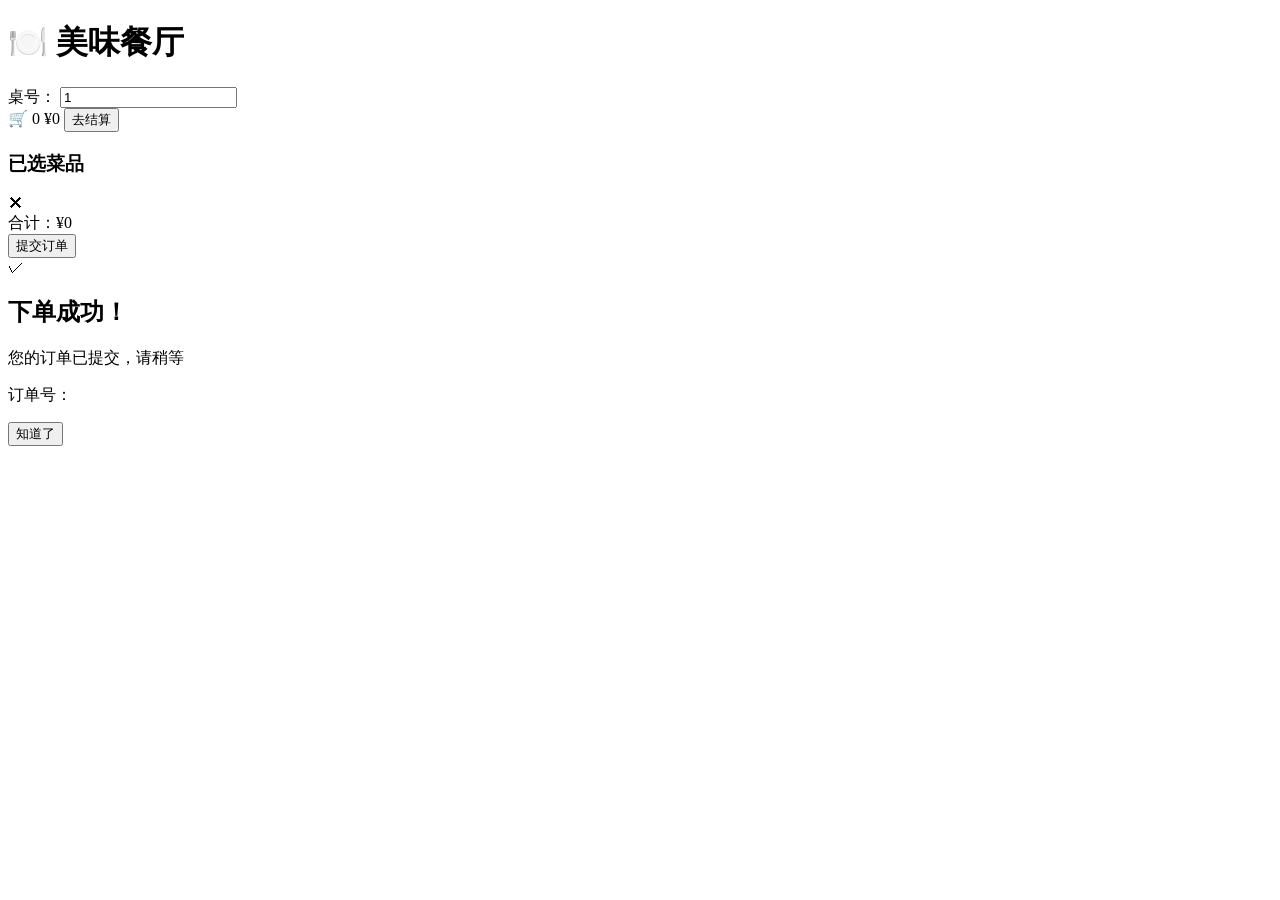
==== index.html @ 110cb7ab "Add files via upload" ====
<!DOCTYPE html>
<html lang="zh-CN">
<head>
    <meta charset="UTF-8">
    <meta name="viewport" content="width=device-width, initial-scale=1.0">
    <title>美味餐厅 - 扫码点单</title>
    <link rel="stylesheet" href="css/style.css">
</head>
<body>
    <div class="container">
        <!-- 顶部 -->
        <header class="header">
            <h1>🍽️ 美味餐厅</h1>
            <div class="table-info">
                <span>桌号：</span>
                <input type="text" id="tableNumber" placeholder="请输入桌号" value="1">
            </div>
        </header>

        <!-- 分类标签 -->
        <div class="category-tabs" id="categoryTabs"></div>

        <!-- 菜单列表 -->
        <div class="menu-list" id="menuList"></div>

        <!-- 购物车浮窗 -->
        <div class="cart-bar" id="cartBar" onclick="toggleCart()">
            <span class="cart-icon">🛒</span>
            <span class="cart-count" id="cartCount">0</span>
            <span class="cart-total">¥<span id="cartTotal">0</span></span>
            <button class="submit-btn" onclick="submitOrder(event)">去结算</button>
        </div>

        <!-- 购物车弹窗 -->
        <div class="cart-modal" id="cartModal">
            <div class="cart-content">
                <div class="cart-header">
                    <h3>已选菜品</h3>
                    <span class="close-btn" onclick="toggleCart()">✕</span>
                </div>
                <div class="cart-items" id="cartItems"></div>
                <div class="cart-footer">
                    <div class="total">合计：<span>¥<span id="modalTotal">0</span></span></div>
                    <button class="submit-order-btn" onclick="submitOrder(event)">提交订单</button>
                </div>
            </div>
        </div>

        <!-- 提交成功弹窗 -->
        <div class="success-modal" id="successModal">
            <div class="success-content">
                <div class="success-icon">✓</div>
                <h2>下单成功！</h2>
                <p>您的订单已提交，请稍等</p>
                <p class="order-id">订单号：<span id="orderId"></span></p>
                <button onclick="closeSuccess()">知道了</button>
            </div>
        </div>
    </div>

    <script src="js/data.js"></script>
    <script src="js/customer.js"></script>
</body>
</html>
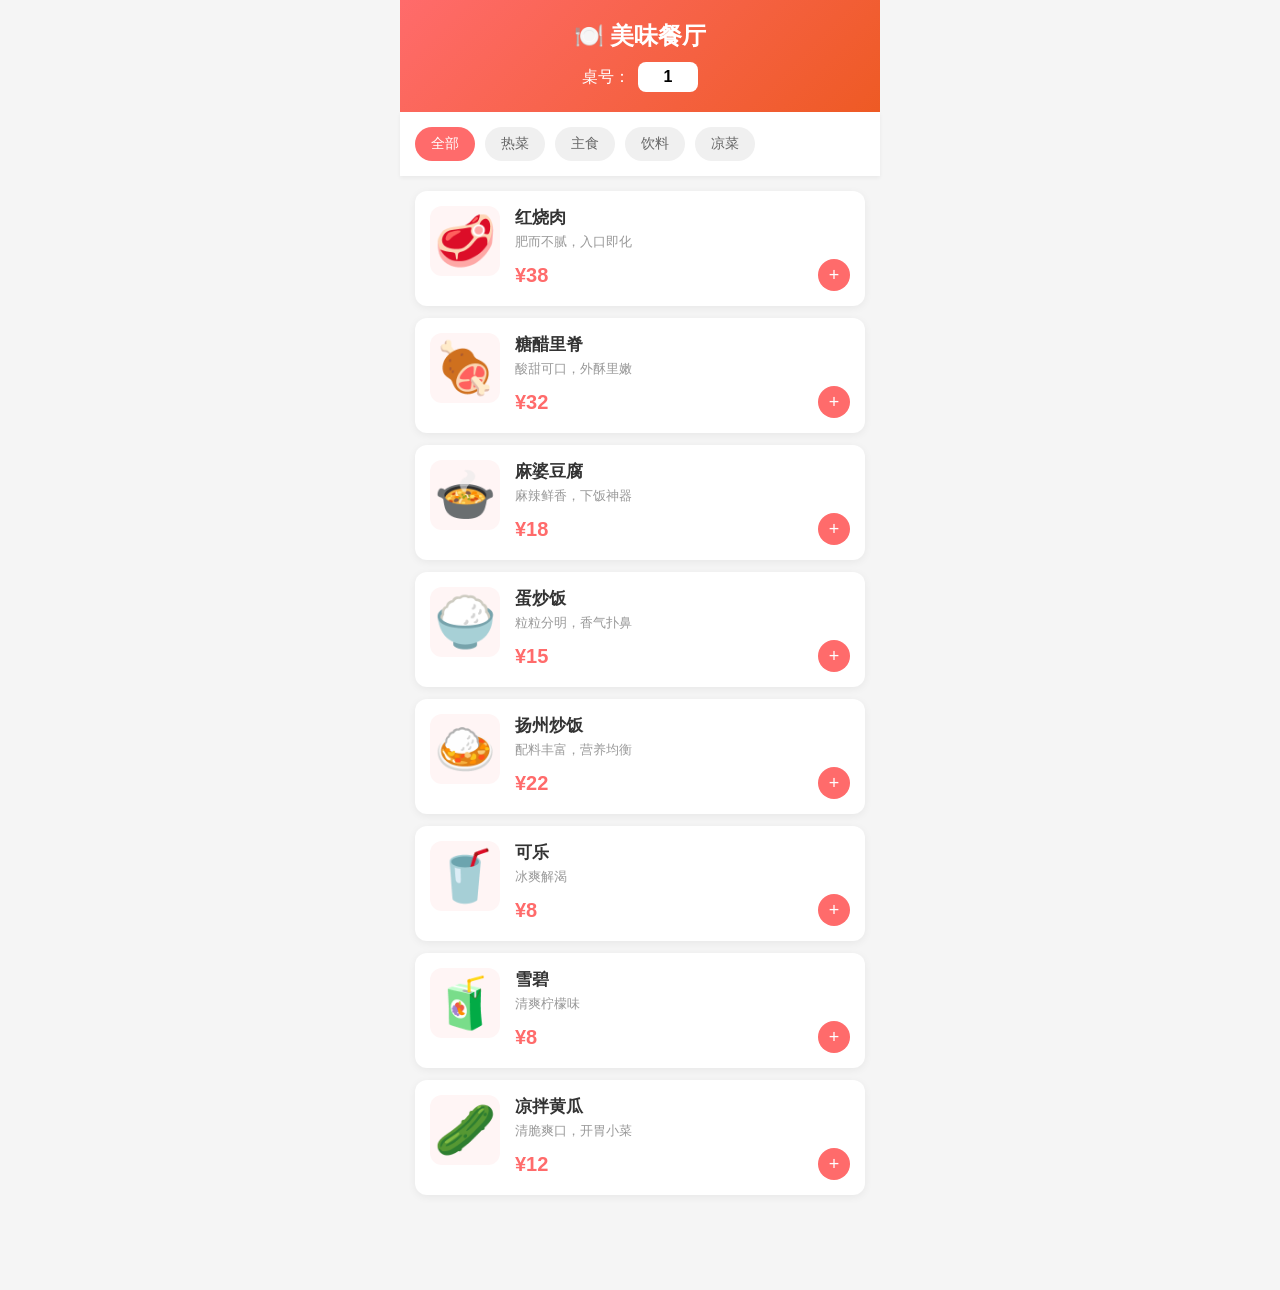
==== commit d612c65f: "Enhance index.html with CSS styles Added CSS styles for layout and design improvements." ====
--- a/index.html
+++ b/index.html
@@ -4,11 +4,63 @@
     <meta charset="UTF-8">
     <meta name="viewport" content="width=device-width, initial-scale=1.0">
     <title>美味餐厅 - 扫码点单</title>
-    <link rel="stylesheet" href="css/style.css">
+    <style>
+        * { margin: 0; padding: 0; box-sizing: border-box; }
+        body { font-family: -apple-system, BlinkMacSystemFont, 'Segoe UI', 'PingFang SC', sans-serif; background: #f5f5f5; color: #333; }
+        .container { max-width: 480px; margin: 0 auto; padding-bottom: 80px; }
+        
+        .header { background: linear-gradient(135deg, #ff6b6b, #ee5a24); color: white; padding: 20px; text-align: center; position: sticky; top: 0; z-index: 10; }
+        .header h1 { font-size: 24px; margin-bottom: 10px; }
+        .table-info { display: flex; align-items: center; justify-content: center; gap: 8px; font-size: 16px; }
+        .table-info input { width: 60px; padding: 6px 10px; border: none; border-radius: 8px; text-align: center; font-size: 16px; font-weight: bold; }
+        
+        .category-tabs { display: flex; gap: 10px; padding: 15px; overflow-x: auto; background: white; position: sticky; top: 90px; z-index: 9; box-shadow: 0 2px 4px rgba(0,0,0,0.05); }
+        .tab { padding: 8px 16px; border: none; border-radius: 20px; background: #f0f0f0; color: #666; font-size: 14px; cursor: pointer; white-space: nowrap; }
+        .tab.active { background: #ff6b6b; color: white; }
+        
+        .menu-list { padding: 15px; display: flex; flex-direction: column; gap: 12px; }
+        .menu-item { background: white; border-radius: 12px; padding: 15px; display: flex; gap: 15px; box-shadow: 0 2px 8px rgba(0,0,0,0.06); }
+        .item-image { font-size: 50px; width: 70px; height: 70px; display: flex; align-items: center; justify-content: center; background: #fff5f5; border-radius: 12px; }
+        .item-info { flex: 1; display: flex; flex-direction: column; justify-content: space-between; }
+        .item-info h3 { font-size: 17px; margin-bottom: 4px; }
+        .desc { font-size: 13px; color: #999; margin-bottom: 8px; }
+        .item-bottom { display: flex; justify-content: space-between; align-items: center; }
+        .price { font-size: 20px; font-weight: bold; color: #ff6b6b; }
+        .quantity-control { display: flex; align-items: center; gap: 12px; }
+        .quantity-control button { width: 32px; height: 32px; border: none; border-radius: 50%; background: #ff6b6b; color: white; font-size: 18px; cursor: pointer; }
+        .quantity-control span { font-size: 16px; font-weight: bold; min-width: 24px; text-align: center; }
+        
+        .cart-bar { position: fixed; bottom: 0; left: 50%; transform: translateX(-50%); width: 100%; max-width: 480px; background: white; padding: 12px 20px; display: none; align-items: center; gap: 12px; box-shadow: 0 -4px 12px rgba(0,0,0,0.1); z-index: 100; }
+        .cart-icon { font-size: 24px; }
+        .cart-count { background: #ff6b6b; color: white; width: 22px; height: 22px; border-radius: 50%; display: flex; align-items: center; justify-content: center; font-size: 12px; font-weight: bold; margin-left: -8px; margin-top: -15px; }
+        .cart-total { flex: 1; font-size: 18px; font-weight: bold; }
+        .submit-btn { background: #ff6b6b; color: white; border: none; padding: 10px 24px; border-radius: 24px; font-size: 16px; font-weight: bold; cursor: pointer; }
+        
+        .cart-modal { display: none; position: fixed; top: 0; left: 0; width: 100%; height: 100%; background: rgba(0,0,0,0.5); z-index: 200; align-items: flex-end; justify-content: center; }
+        .cart-content { background: white; width: 100%; max-width: 480px; max-height: 70vh; border-radius: 20px 20px 0 0; display: flex; flex-direction: column; }
+        .cart-header { padding: 20px; border-bottom: 1px solid #eee; display: flex; justify-content: space-between; align-items: center; }
+        .close-btn { font-size: 20px; cursor: pointer; color: #999; }
+        .cart-items { padding: 15px; overflow-y: auto; flex: 1; }
+        .cart-item { display: flex; justify-content: space-between; align-items: center; padding: 12px 0; border-bottom: 1px solid #f5f5f5; }
+        .cart-item-name { font-size: 15px; }
+        .cart-item-right { display: flex; align-items: center; gap: 15px; }
+        .cart-item-price { color: #ff6b6b; font-weight: bold; }
+        .cart-footer { padding: 15px 20px; border-top: 1px solid #eee; display: flex; justify-content: space-between; align-items: center; }
+        .total span { font-size: 22px; color: #ff6b6b; font-weight: bold; }
+        .submit-order-btn { background: #ff6b6b; color: white; border: none; padding: 12px 30px; border-radius: 24px; font-size: 16px; font-weight: bold; cursor: pointer; }
+        
+        .success-modal { display: none; position: fixed; top: 0; left: 0; width: 100%; height: 100%; background: rgba(0,0,0,0.5); z-index: 300; align-items: center; justify-content: center; }
+        .success-content { background: white; padding: 40px; border-radius: 20px; text-align: center; max-width: 320px; width: 90%; }
+        .success-icon { width: 60px; height: 60px; background: #52c41a; color: white; border-radius: 50%; display: flex; align-items: center; justify-content: center; font-size: 30px; margin: 0 auto 20px; }
+        .order-id { color: #ff6b6b; font-weight: bold; font-size: 18px; margin: 15px 0; }
+        .success-content button { background: #ff6b6b; color: white; border: none; padding: 12px 40px; border-radius: 24px; font-size: 16px; cursor: pointer; margin-top: 10px; }
+        
+        .empty { text-align: center; color: #999; padding: 40px; }
+        .empty-cart { text-align: center; color: #999; padding: 40px; }
+    </style>
 </head>
 <body>
     <div class="container">
-        <!-- 顶部 -->
         <header class="header">
             <h1>🍽️ 美味餐厅</h1>
             <div class="table-info">
@@ -17,13 +69,9 @@
             </div>
         </header>
 
-        <!-- 分类标签 -->
         <div class="category-tabs" id="categoryTabs"></div>
-
-        <!-- 菜单列表 -->
         <div class="menu-list" id="menuList"></div>
 
-        <!-- 购物车浮窗 -->
         <div class="cart-bar" id="cartBar" onclick="toggleCart()">
             <span class="cart-icon">🛒</span>
             <span class="cart-count" id="cartCount">0</span>
@@ -31,7 +79,6 @@
             <button class="submit-btn" onclick="submitOrder(event)">去结算</button>
         </div>
 
-        <!-- 购物车弹窗 -->
         <div class="cart-modal" id="cartModal">
             <div class="cart-content">
                 <div class="cart-header">
@@ -46,7 +93,6 @@
             </div>
         </div>
 
-        <!-- 提交成功弹窗 -->
         <div class="success-modal" id="successModal">
             <div class="success-content">
                 <div class="success-icon">✓</div>
@@ -58,7 +104,170 @@
         </div>
     </div>
 
-    <script src="js/data.js"></script>
-    <script src="js/customer.js"></script>
+    <script>
+        // ===== 数据 =====
+        const MENU_DATA = [
+            { id: 1, name: "红烧肉", price: 38, category: "热菜", image: "🥩", description: "肥而不腻，入口即化" },
+            { id: 2, name: "糖醋里脊", price: 32, category: "热菜", image: "🍖", description: "酸甜可口，外酥里嫩" },
+            { id: 3, name: "麻婆豆腐", price: 18, category: "热菜", image: "🍲", description: "麻辣鲜香，下饭神器" },
+            { id: 4, name: "蛋炒饭", price: 15, category: "主食", image: "🍚", description: "粒粒分明，香气扑鼻" },
+            { id: 5, name: "扬州炒饭", price: 22, category: "主食", image: "🍛", description: "配料丰富，营养均衡" },
+            { id: 6, name: "可乐", price: 8, category: "饮料", image: "🥤", description: "冰爽解渴" },
+            { id: 7, name: "雪碧", price: 8, category: "饮料", image: "🧃", description: "清爽柠檬味" },
+            { id: 8, name: "凉拌黄瓜", price: 12, category: "凉菜", image: "🥒", description: "清脆爽口，开胃小菜" }
+        ];
+
+        // ===== 订单存储 =====
+        function saveOrder(order) {
+            order.id = Date.now();
+            order.status = 'pending';
+            order.createdAt = new Date().toLocaleString();
+            let orders = JSON.parse(localStorage.getItem('orders')) || [];
+            orders.push(order);
+            localStorage.setItem('orders', JSON.stringify(orders));
+            return order;
+        }
+
+        // ===== 顾客端逻辑 =====
+        let cart = {};
+        let currentCategory = '全部';
+
+        function init() {
+            renderCategories();
+            renderMenu();
+            updateCartBar();
+            const urlParams = new URLSearchParams(window.location.search);
+            const table = urlParams.get('table');
+            if (table) document.getElementById('tableNumber').value = table;
+        }
+
+        function renderCategories() {
+            const categories = ['全部', ...new Set(MENU_DATA.map(item => item.category))];
+            document.getElementById('categoryTabs').innerHTML = categories.map(cat => 
+                `<button class="tab ${cat === currentCategory ? 'active' : ''}" onclick="switchCategory('${cat}')">${cat}</button>`
+            ).join('');
+        }
+
+        function switchCategory(category) {
+            currentCategory = category;
+            renderCategories();
+            renderMenu();
+        }
+
+        function renderMenu() {
+            const filtered = currentCategory === '全部' ? MENU_DATA : MENU_DATA.filter(item => item.category === currentCategory);
+            
+            if (filtered.length === 0) {
+                document.getElementById('menuList').innerHTML = '<p class="empty">暂无菜品</p>';
+                return;
+            }
+
+            document.getElementById('menuList').innerHTML = filtered.map(item => `
+                <div class="menu-item">
+                    <div class="item-image">${item.image}</div>
+                    <div class="item-info">
+                        <h3>${item.name}</h3>
+                        <p class="desc">${item.description}</p>
+                        <div class="item-bottom">
+                            <span class="price">¥${item.price}</span>
+                            <div class="quantity-control">
+                                ${cart[item.id] ? `<button onclick="changeQty(${item.id}, -1)">−</button><span>${cart[item.id]}</span>` : ''}
+                                <button onclick="changeQty(${item.id}, 1)">+</button>
+                            </div>
+                        </div>
+                    </div>
+                </div>
+            `).join('');
+        }
+
+        function changeQty(itemId, delta) {
+            if (!cart[itemId]) cart[itemId] = 0;
+            cart[itemId] += delta;
+            if (cart[itemId] <= 0) delete cart[itemId];
+            renderMenu();
+            updateCartBar();
+        }
+
+        function updateCartBar() {
+            const items = Object.entries(cart);
+            const count = items.reduce((sum, [, qty]) => sum + qty, 0);
+            const total = items.reduce((sum, [id, qty]) => {
+                const item = MENU_DATA.find(m => m.id == id);
+                return sum + (item ? item.price * qty : 0);
+            }, 0);
+            
+            document.getElementById('cartCount').textContent = count;
+            document.getElementById('cartTotal').textContent = total;
+            document.getElementById('cartBar').style.display = count > 0 ? 'flex' : 'none';
+        }
+
+        function toggleCart() {
+            const modal = document.getElementById('cartModal');
+            if (modal.style.display === 'flex') {
+                modal.style.display = 'none';
+            } else {
+                renderCartItems();
+                modal.style.display = 'flex';
+            }
+        }
+
+        function renderCartItems() {
+            const items = Object.entries(cart);
+            const total = items.reduce((sum, [id, qty]) => {
+                const item = MENU_DATA.find(m => m.id == id);
+                return sum + (item ? item.price * qty : 0);
+            }, 0);
+            
+            document.getElementById('cartItems').innerHTML = items.map(([id, qty]) => {
+                const item = MENU_DATA.find(m => m.id == id);
+                return `
+                    <div class="cart-item">
+                        <span class="cart-item-name">${item.image} ${item.name}</span>
+                        <div class="cart-item-right">
+                            <span class="cart-item-price">¥${item.price * qty}</span>
+                            <div class="quantity-control">
+                                <button onclick="changeQty(${id}, -1); renderCartItems();">−</button>
+                                <span>${qty}</span>
+                                <button onclick="changeQty(${id}, 1); renderCartItems();">+</button>
+                            </div>
+                        </div>
+                    </div>
+                `;
+            }).join('') || '<p class="empty-cart">购物车是空的</p>';
+            
+            document.getElementById('modalTotal').textContent = total;
+        }
+
+        function submitOrder(event) {
+            event.stopPropagation();
+            const tableNumber = document.getElementById('tableNumber').value.trim();
+            if (!tableNumber) { alert('请输入桌号！'); return; }
+            
+            const items = Object.entries(cart).map(([id, qty]) => {
+                const item = MENU_DATA.find(m => m.id == id);
+                return { ...item, quantity: qty };
+            });
+            
+            if (items.length === 0) { alert('请先选择菜品！'); return; }
+            
+            const totalPrice = items.reduce((sum, item) => sum + item.price * item.quantity, 0);
+            const order = { tableNumber, items, totalPrice };
+            const savedOrder = saveOrder(order);
+            
+            cart = {};
+            renderMenu();
+            updateCartBar();
+            document.getElementById('cartModal').style.display = 'none';
+            document.getElementById('orderId').textContent = savedOrder.id;
+            document.getElementById('successModal').style.display = 'flex';
+        }
+
+        function closeSuccess() {
+            document.getElementById('successModal').style.display = 'none';
+        }
+
+        // 启动
+        init();
+    </script>
 </body>
-</html>+</html>
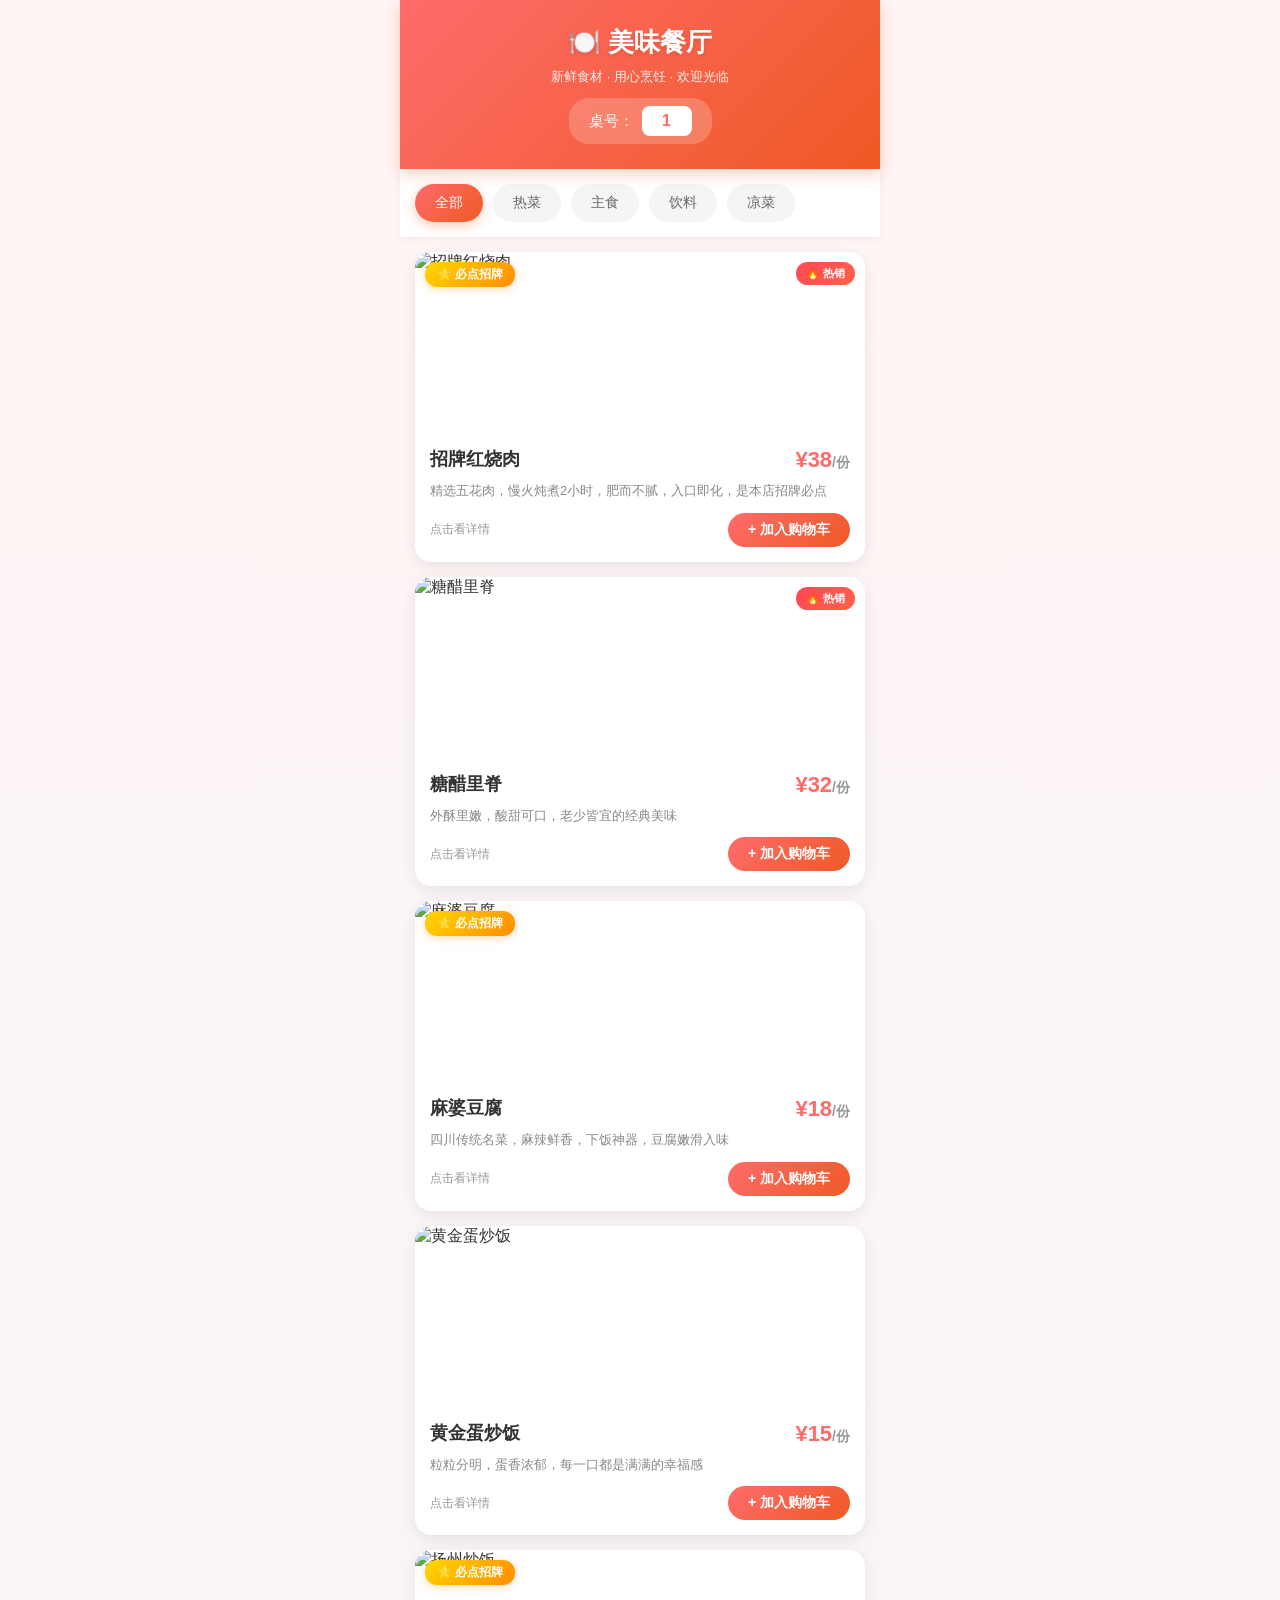
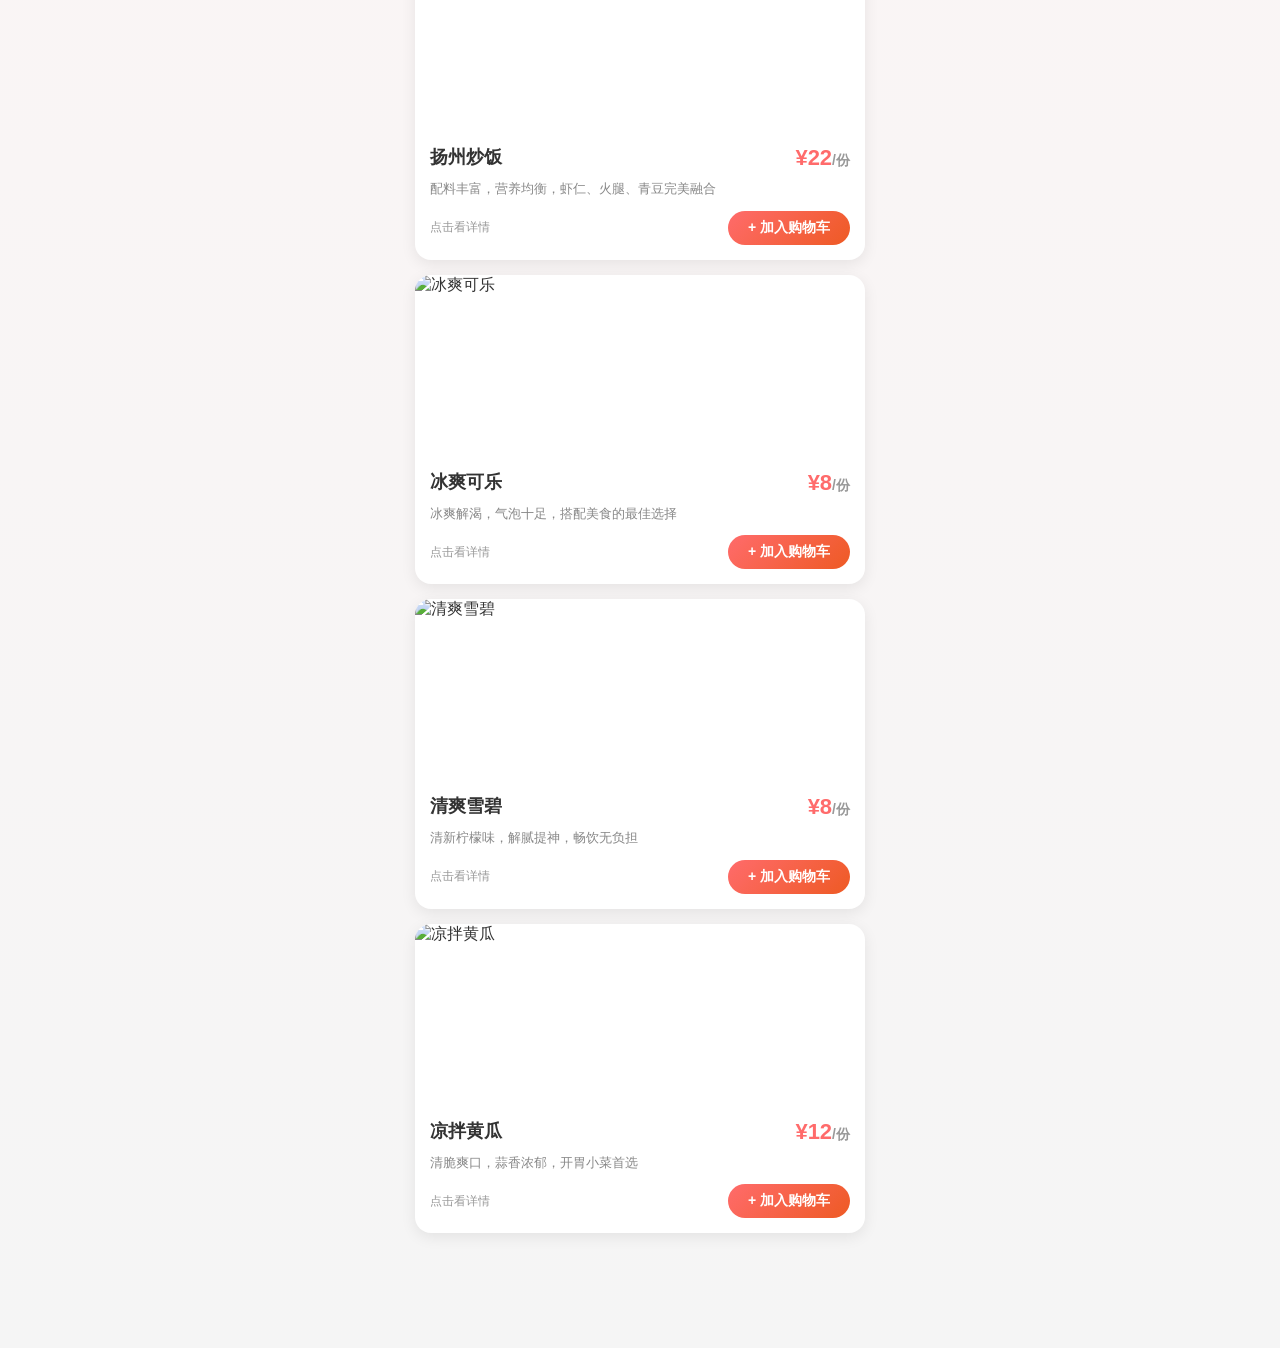
==== commit 6a772382: "Update print statement from 'Hello' to 'Goodbye'" ====
--- a/index.html
+++ b/index.html
@@ -6,115 +6,545 @@
     <title>美味餐厅 - 扫码点单</title>
     <style>
         * { margin: 0; padding: 0; box-sizing: border-box; }
-        body { font-family: -apple-system, BlinkMacSystemFont, 'Segoe UI', 'PingFang SC', sans-serif; background: #f5f5f5; color: #333; }
-        .container { max-width: 480px; margin: 0 auto; padding-bottom: 80px; }
+        body { 
+            font-family: -apple-system, BlinkMacSystemFont, 'Segoe UI', 'PingFang SC', sans-serif; 
+            background: linear-gradient(180deg, #fff5f5 0%, #f5f5f5 100%); 
+            color: #333; 
+        }
+        .container { max-width: 480px; margin: 0 auto; padding-bottom: 100px; }
+
+        /* 顶部Banner */
+        .header { 
+            background: linear-gradient(135deg, #ff6b6b, #ee5a24); 
+            color: white; 
+            padding: 25px 20px; 
+            text-align: center; 
+            position: sticky; 
+            top: 0; 
+            z-index: 10;
+            box-shadow: 0 4px 15px rgba(238, 90, 36, 0.3);
+        }
+        .header h1 { font-size: 26px; margin-bottom: 8px; text-shadow: 0 2px 4px rgba(0,0,0,0.1); }
+        .header-subtitle { font-size: 13px; opacity: 0.9; margin-bottom: 12px; }
+        .table-info { 
+            display: inline-flex; 
+            align-items: center; 
+            gap: 8px; 
+            font-size: 15px;
+            background: rgba(255,255,255,0.2);
+            padding: 8px 20px;
+            border-radius: 20px;
+        }
+        .table-info input { 
+            width: 50px; 
+            padding: 6px; 
+            border: none; 
+            border-radius: 8px; 
+            text-align: center; 
+            font-size: 16px; 
+            font-weight: bold;
+            color: #ff6b6b;
+        }
+
+        /* 分类标签 */
+        .category-tabs { 
+            display: flex; 
+            gap: 10px; 
+            padding: 15px; 
+            overflow-x: auto; 
+            background: white; 
+            position: sticky; 
+            top: 110px; 
+            z-index: 9; 
+            box-shadow: 0 2px 8px rgba(0,0,0,0.05);
+        }
+        .tab { 
+            padding: 10px 20px; 
+            border: none; 
+            border-radius: 25px; 
+            background: #f5f5f5; 
+            color: #666; 
+            font-size: 14px; 
+            cursor: pointer; 
+            white-space: nowrap;
+            transition: all 0.3s;
+        }
+        .tab.active { 
+            background: linear-gradient(135deg, #ff6b6b, #ee5a24); 
+            color: white;
+            box-shadow: 0 4px 12px rgba(238, 90, 36, 0.3);
+        }
+
+        /* 菜单列表 */
+        .menu-list { padding: 15px; display: flex; flex-direction: column; gap: 15px; }
+
+        /* 菜品卡片 */
+        .menu-item { 
+            background: white; 
+            border-radius: 16px; 
+            overflow: hidden;
+            box-shadow: 0 4px 15px rgba(0,0,0,0.08);
+            transition: transform 0.2s, box-shadow 0.2s;
+            cursor: pointer;
+        }
+        .menu-item:active { transform: scale(0.98); }
         
-        .header { background: linear-gradient(135deg, #ff6b6b, #ee5a24); color: white; padding: 20px; text-align: center; position: sticky; top: 0; z-index: 10; }
-        .header h1 { font-size: 24px; margin-bottom: 10px; }
-        .table-info { display: flex; align-items: center; justify-content: center; gap: 8px; font-size: 16px; }
-        .table-info input { width: 60px; padding: 6px 10px; border: none; border-radius: 8px; text-align: center; font-size: 16px; font-weight: bold; }
+        .item-image-wrap { 
+            position: relative; 
+            width: 100%; 
+            height: 180px; 
+            overflow: hidden;
+        }
+        .item-image-wrap img { 
+            width: 100%; 
+            height: 100%; 
+            object-fit: cover;
+            transition: transform 0.3s;
+        }
+        .menu-item:hover .item-image-wrap img { transform: scale(1.05); }
         
-        .category-tabs { display: flex; gap: 10px; padding: 15px; overflow-x: auto; background: white; position: sticky; top: 90px; z-index: 9; box-shadow: 0 2px 4px rgba(0,0,0,0.05); }
-        .tab { padding: 8px 16px; border: none; border-radius: 20px; background: #f0f0f0; color: #666; font-size: 14px; cursor: pointer; white-space: nowrap; }
-        .tab.active { background: #ff6b6b; color: white; }
+        /* 必点标签 */
+        .must-tag { 
+            position: absolute; 
+            top: 10px; 
+            left: 10px; 
+            background: linear-gradient(135deg, #ffd700, #ff8c00); 
+            color: white; 
+            padding: 4px 12px; 
+            border-radius: 12px; 
+            font-size: 12px; 
+            font-weight: bold;
+            box-shadow: 0 2px 8px rgba(255, 140, 0, 0.3);
+            z-index: 2;
+        }
         
-        .menu-list { padding: 15px; display: flex; flex-direction: column; gap: 12px; }
-        .menu-item { background: white; border-radius: 12px; padding: 15px; display: flex; gap: 15px; box-shadow: 0 2px 8px rgba(0,0,0,0.06); }
-        .item-image { font-size: 50px; width: 70px; height: 70px; display: flex; align-items: center; justify-content: center; background: #fff5f5; border-radius: 12px; }
-        .item-info { flex: 1; display: flex; flex-direction: column; justify-content: space-between; }
-        .item-info h3 { font-size: 17px; margin-bottom: 4px; }
-        .desc { font-size: 13px; color: #999; margin-bottom: 8px; }
+        /* 热销标签 */
+        .hot-tag {
+            position: absolute;
+            top: 10px;
+            right: 10px;
+            background: linear-gradient(135deg, #ff4757, #ff6348);
+            color: white;
+            padding: 4px 10px;
+            border-radius: 12px;
+            font-size: 11px;
+            font-weight: bold;
+        }
+
+        .item-info { padding: 15px; }
+        .item-header { display: flex; justify-content: space-between; align-items: start; margin-bottom: 8px; }
+        .item-info h3 { font-size: 18px; font-weight: bold; }
+        .price { font-size: 22px; font-weight: bold; color: #ff6b6b; }
+        .price-unit { font-size: 14px; color: #999; }
+        
+        .desc { 
+            font-size: 13px; 
+            color: #888; 
+            margin-bottom: 12px;
+            line-height: 1.5;
+        }
+        
         .item-bottom { display: flex; justify-content: space-between; align-items: center; }
-        .price { font-size: 20px; font-weight: bold; color: #ff6b6b; }
+        
         .quantity-control { display: flex; align-items: center; gap: 12px; }
-        .quantity-control button { width: 32px; height: 32px; border: none; border-radius: 50%; background: #ff6b6b; color: white; font-size: 18px; cursor: pointer; }
-        .quantity-control span { font-size: 16px; font-weight: bold; min-width: 24px; text-align: center; }
-        
-        .cart-bar { position: fixed; bottom: 0; left: 50%; transform: translateX(-50%); width: 100%; max-width: 480px; background: white; padding: 12px 20px; display: none; align-items: center; gap: 12px; box-shadow: 0 -4px 12px rgba(0,0,0,0.1); z-index: 100; }
-        .cart-icon { font-size: 24px; }
-        .cart-count { background: #ff6b6b; color: white; width: 22px; height: 22px; border-radius: 50%; display: flex; align-items: center; justify-content: center; font-size: 12px; font-weight: bold; margin-left: -8px; margin-top: -15px; }
-        .cart-total { flex: 1; font-size: 18px; font-weight: bold; }
-        .submit-btn { background: #ff6b6b; color: white; border: none; padding: 10px 24px; border-radius: 24px; font-size: 16px; font-weight: bold; cursor: pointer; }
-        
-        .cart-modal { display: none; position: fixed; top: 0; left: 0; width: 100%; height: 100%; background: rgba(0,0,0,0.5); z-index: 200; align-items: flex-end; justify-content: center; }
-        .cart-content { background: white; width: 100%; max-width: 480px; max-height: 70vh; border-radius: 20px 20px 0 0; display: flex; flex-direction: column; }
+        .quantity-control button { 
+            width: 36px; 
+            height: 36px; 
+            border: none; 
+            border-radius: 50%; 
+            background: linear-gradient(135deg, #ff6b6b, #ee5a24); 
+            color: white; 
+            font-size: 20px; 
+            cursor: pointer;
+            box-shadow: 0 2px 8px rgba(238, 90, 36, 0.3);
+            transition: transform 0.2s;
+        }
+        .quantity-control button:active { transform: scale(0.9); }
+        .quantity-control span { font-size: 18px; font-weight: bold; min-width: 24px; text-align: center; }
+
+        /* 购物车栏 */
+        .cart-bar { 
+            position: fixed; 
+            bottom: 0; 
+            left: 50%; 
+            transform: translateX(-50%); 
+            width: 100%; 
+            max-width: 480px; 
+            background: white; 
+            padding: 12px 20px; 
+            display: none; 
+            align-items: center; 
+            gap: 12px; 
+            box-shadow: 0 -4px 20px rgba(0,0,0,0.1); 
+            z-index: 100;
+            border-radius: 20px 20px 0 0;
+        }
+        .cart-icon { font-size: 28px; position: relative; }
+        .cart-count { 
+            position: absolute;
+            top: -8px;
+            right: -8px;
+            background: #ff4757; 
+            color: white; 
+            width: 22px; 
+            height: 22px; 
+            border-radius: 50%; 
+            display: flex; 
+            align-items: center; 
+            justify-content: center; 
+            font-size: 12px; 
+            font-weight: bold;
+        }
+        .cart-info { flex: 1; }
+        .cart-total { font-size: 20px; font-weight: bold; }
+        .cart-total span { color: #ff6b6b; }
+        .submit-btn { 
+            background: linear-gradient(135deg, #ff6b6b, #ee5a24); 
+            color: white; 
+            border: none; 
+            padding: 12px 28px; 
+            border-radius: 25px; 
+            font-size: 16px; 
+            font-weight: bold; 
+            cursor: pointer;
+            box-shadow: 0 4px 12px rgba(238, 90, 36, 0.3);
+        }
+
+        /* 购物车弹窗 */
+        .cart-modal { 
+            display: none; 
+            position: fixed; 
+            top: 0; 
+            left: 0; 
+            width: 100%; 
+            height: 100%; 
+            background: rgba(0,0,0,0.5); 
+            z-index: 200; 
+            align-items: flex-end; 
+            justify-content: center; 
+        }
+        .cart-content { 
+            background: white; 
+            width: 100%; 
+            max-width: 480px; 
+            max-height: 70vh; 
+            border-radius: 20px 20px 0 0; 
+            display: flex; 
+            flex-direction: column;
+            animation: slideUp 0.3s ease;
+        }
+        @keyframes slideUp {
+            from { transform: translateY(100%); }
+            to { transform: translateY(0); }
+        }
         .cart-header { padding: 20px; border-bottom: 1px solid #eee; display: flex; justify-content: space-between; align-items: center; }
-        .close-btn { font-size: 20px; cursor: pointer; color: #999; }
+        .cart-header h3 { font-size: 18px; }
+        .clear-cart { color: #999; font-size: 14px; cursor: pointer; }
         .cart-items { padding: 15px; overflow-y: auto; flex: 1; }
         .cart-item { display: flex; justify-content: space-between; align-items: center; padding: 12px 0; border-bottom: 1px solid #f5f5f5; }
-        .cart-item-name { font-size: 15px; }
+        .cart-item-left { display: flex; align-items: center; gap: 10px; }
+        .cart-item-img { width: 50px; height: 50px; border-radius: 8px; object-fit: cover; }
+        .cart-item-name { font-size: 15px; font-weight: 500; }
+        .cart-item-price { color: #ff6b6b; font-size: 13px; }
         .cart-item-right { display: flex; align-items: center; gap: 15px; }
-        .cart-item-price { color: #ff6b6b; font-weight: bold; }
+        .cart-item-total { color: #ff6b6b; font-weight: bold; }
         .cart-footer { padding: 15px 20px; border-top: 1px solid #eee; display: flex; justify-content: space-between; align-items: center; }
-        .total span { font-size: 22px; color: #ff6b6b; font-weight: bold; }
-        .submit-order-btn { background: #ff6b6b; color: white; border: none; padding: 12px 30px; border-radius: 24px; font-size: 16px; font-weight: bold; cursor: pointer; }
-        
-        .success-modal { display: none; position: fixed; top: 0; left: 0; width: 100%; height: 100%; background: rgba(0,0,0,0.5); z-index: 300; align-items: center; justify-content: center; }
-        .success-content { background: white; padding: 40px; border-radius: 20px; text-align: center; max-width: 320px; width: 90%; }
-        .success-icon { width: 60px; height: 60px; background: #52c41a; color: white; border-radius: 50%; display: flex; align-items: center; justify-content: center; font-size: 30px; margin: 0 auto 20px; }
-        .order-id { color: #ff6b6b; font-weight: bold; font-size: 18px; margin: 15px 0; }
-        .success-content button { background: #ff6b6b; color: white; border: none; padding: 12px 40px; border-radius: 24px; font-size: 16px; cursor: pointer; margin-top: 10px; }
-        
+        .total { font-size: 16px; }
+        .total span { font-size: 24px; color: #ff6b6b; font-weight: bold; }
+        .submit-order-btn { 
+            background: linear-gradient(135deg, #ff6b6b, #ee5a24); 
+            color: white; 
+            border: none; 
+            padding: 14px 35px; 
+            border-radius: 25px; 
+            font-size: 16px; 
+            font-weight: bold; 
+            cursor: pointer;
+            box-shadow: 0 4px 12px rgba(238, 90, 36, 0.3);
+        }
+
+        /* 成功弹窗 */
+        .success-modal { 
+            display: none; 
+            position: fixed; 
+            top: 0; 
+            left: 0; 
+            width: 100%; 
+            height: 100%; 
+            background: rgba(0,0,0,0.5); 
+            z-index: 300; 
+            align-items: center; 
+            justify-content: center; 
+        }
+        .success-content { 
+            background: white; 
+            padding: 40px; 
+            border-radius: 20px; 
+            text-align: center; 
+            max-width: 320px; 
+            width: 90%;
+            animation: popIn 0.3s ease;
+        }
+        @keyframes popIn {
+            from { transform: scale(0.8); opacity: 0; }
+            to { transform: scale(1); opacity: 1; }
+        }
+        .success-icon { 
+            width: 70px; 
+            height: 70px; 
+            background: linear-gradient(135deg, #52c41a, #73d13d); 
+            color: white; 
+            border-radius: 50%; 
+            display: flex; 
+            align-items: center; 
+            justify-content: center; 
+            font-size: 35px; 
+            margin: 0 auto 20px;
+            box-shadow: 0 4px 15px rgba(82, 196, 26, 0.3);
+        }
+        .success-content h2 { margin-bottom: 10px; color: #333; }
+        .success-content p { color: #666; margin-bottom: 8px; }
+        .order-id { color: #ff6b6b; font-weight: bold; font-size: 20px; margin: 15px 0; }
+        .success-content button { 
+            background: linear-gradient(135deg, #ff6b6b, #ee5a24); 
+            color: white; 
+            border: none; 
+            padding: 14px 50px; 
+            border-radius: 25px; 
+            font-size: 16px; 
+            cursor: pointer; 
+            margin-top: 15px;
+            box-shadow: 0 4px 12px rgba(238, 90, 36, 0.3);
+        }
+
+        /* 菜品详情弹窗 */
+        .detail-modal {
+            display: none;
+            position: fixed;
+            top: 0;
+            left: 0;
+            width: 100%;
+            height: 100%;
+            background: rgba(0,0,0,0.6);
+            z-index: 250;
+            align-items: center;
+            justify-content: center;
+        }
+        .detail-content {
+            background: white;
+            width: 90%;
+            max-width: 400px;
+            border-radius: 20px;
+            overflow: hidden;
+            animation: popIn 0.3s ease;
+        }
+        .detail-image { width: 100%; height: 220px; object-fit: cover; }
+        .detail-info { padding: 20px; }
+        .detail-header { display: flex; justify-content: space-between; align-items: center; margin-bottom: 10px; }
+        .detail-name { font-size: 22px; font-weight: bold; }
+        .detail-price { font-size: 24px; color: #ff6b6b; font-weight: bold; }
+        .detail-desc { color: #666; line-height: 1.6; margin-bottom: 15px; }
+        .detail-tags { display: flex; gap: 8px; margin-bottom: 20px; flex-wrap: wrap; }
+        .detail-tag {
+            padding: 4px 12px;
+            border-radius: 12px;
+            font-size: 12px;
+        }
+        .tag-must { background: #fff7e6; color: #fa8c16; }
+        .tag-hot { background: #fff1f0; color: #f5222d; }
+        .detail-close {
+            position: absolute;
+            top: 20px;
+            right: 20px;
+            width: 36px;
+            height: 36px;
+            background: rgba(0,0,0,0.5);
+            color: white;
+            border: none;
+            border-radius: 50%;
+            font-size: 20px;
+            cursor: pointer;
+        }
+        .detail-add-btn {
+            width: 100%;
+            padding: 14px;
+            background: linear-gradient(135deg, #ff6b6b, #ee5a24);
+            color: white;
+            border: none;
+            border-radius: 12px;
+            font-size: 16px;
+            font-weight: bold;
+            cursor: pointer;
+        }
+
         .empty { text-align: center; color: #999; padding: 40px; }
         .empty-cart { text-align: center; color: #999; padding: 40px; }
+
+        /* 添加按钮（未选时显示） */
+        .add-btn {
+            padding: 8px 20px;
+            background: linear-gradient(135deg, #ff6b6b, #ee5a24);
+            color: white;
+            border: none;
+            border-radius: 20px;
+            font-size: 14px;
+            font-weight: bold;
+            cursor: pointer;
+        }
     </style>
 </head>
 <body>
     <div class="container">
         <header class="header">
             <h1>🍽️ 美味餐厅</h1>
+            <p class="header-subtitle">新鲜食材 · 用心烹饪 · 欢迎光临</p>
             <div class="table-info">
                 <span>桌号：</span>
-                <input type="text" id="tableNumber" placeholder="请输入桌号" value="1">
+                <input type="text" id="tableNumber" placeholder="桌号" value="1">
             </div>
         </header>
 
         <div class="category-tabs" id="categoryTabs"></div>
         <div class="menu-list" id="menuList"></div>
 
+        <!-- 购物车栏 -->
         <div class="cart-bar" id="cartBar" onclick="toggleCart()">
-            <span class="cart-icon">🛒</span>
-            <span class="cart-count" id="cartCount">0</span>
-            <span class="cart-total">¥<span id="cartTotal">0</span></span>
+            <span class="cart-icon">🛒<span class="cart-count" id="cartCount">0</span></span>
+            <div class="cart-info">
+                <div class="cart-total">¥<span id="cartTotal">0</span></div>
+            </div>
             <button class="submit-btn" onclick="submitOrder(event)">去结算</button>
         </div>
 
+        <!-- 购物车弹窗 -->
         <div class="cart-modal" id="cartModal">
             <div class="cart-content">
                 <div class="cart-header">
-                    <h3>已选菜品</h3>
+                    <h3>🛒 已选菜品</h3>
+                    <span class="clear-cart" onclick="clearCart()">清空</span>
                     <span class="close-btn" onclick="toggleCart()">✕</span>
                 </div>
                 <div class="cart-items" id="cartItems"></div>
                 <div class="cart-footer">
-                    <div class="total">合计：<span>¥<span id="modalTotal">0</span></span></div>
+                    <div class="total">合计 <span>¥<span id="modalTotal">0</span></span></div>
                     <button class="submit-order-btn" onclick="submitOrder(event)">提交订单</button>
                 </div>
             </div>
         </div>
 
+        <!-- 成功弹窗 -->
         <div class="success-modal" id="successModal">
             <div class="success-content">
                 <div class="success-icon">✓</div>
                 <h2>下单成功！</h2>
-                <p>您的订单已提交，请稍等</p>
+                <p>您的订单已提交厨房</p>
+                <p>请稍等，美味即将送达</p>
                 <p class="order-id">订单号：<span id="orderId"></span></p>
                 <button onclick="closeSuccess()">知道了</button>
             </div>
         </div>
+
+        <!-- 菜品详情弹窗 -->
+        <div class="detail-modal" id="detailModal" onclick="closeDetail(event)">
+            <div class="detail-content" onclick="event.stopPropagation()">
+                <img class="detail-image" id="detailImage" src="" alt="">
+                <div class="detail-info">
+                    <div class="detail-header">
+                        <span class="detail-name" id="detailName"></span>
+                        <span class="detail-price" id="detailPrice"></span>
+                    </div>
+                    <div class="detail-tags" id="detailTags"></div>
+                    <p class="detail-desc" id="detailDesc"></p>
+                    <button class="detail-add-btn" id="detailAddBtn">加入购物车</button>
+                </div>
+            </div>
+        </div>
     </div>
 
     <script>
-        // ===== 数据 =====
+        // ===== 菜品数据（带图片URL）=====
+        // 图片用的是占位图，你可以替换成自己的
         const MENU_DATA = [
-            { id: 1, name: "红烧肉", price: 38, category: "热菜", image: "🥩", description: "肥而不腻，入口即化" },
-            { id: 2, name: "糖醋里脊", price: 32, category: "热菜", image: "🍖", description: "酸甜可口，外酥里嫩" },
-            { id: 3, name: "麻婆豆腐", price: 18, category: "热菜", image: "🍲", description: "麻辣鲜香，下饭神器" },
-            { id: 4, name: "蛋炒饭", price: 15, category: "主食", image: "🍚", description: "粒粒分明，香气扑鼻" },
-            { id: 5, name: "扬州炒饭", price: 22, category: "主食", image: "🍛", description: "配料丰富，营养均衡" },
-            { id: 6, name: "可乐", price: 8, category: "饮料", image: "🥤", description: "冰爽解渴" },
-            { id: 7, name: "雪碧", price: 8, category: "饮料", image: "🧃", description: "清爽柠檬味" },
-            { id: 8, name: "凉拌黄瓜", price: 12, category: "凉菜", image: "🥒", description: "清脆爽口，开胃小菜" }
+            { 
+                id: 1, 
+                name: "招牌红烧肉", 
+                price: 38, 
+                category: "热菜", 
+                image: "https://images.unsplash.com/photo-1544025162-d76694265947?w=400&h=300&fit=crop",
+                description: "精选五花肉，慢火炖煮2小时，肥而不腻，入口即化，是本店招牌必点",
+                mustTry: true,
+                hot: true
+            },
+            { 
+                id: 2, 
+                name: "糖醋里脊", 
+                price: 32, 
+                category: "热菜", 
+                image: "https://images.unsplash.com/photo-1563245372-f21724e3856d?w=400&h=300&fit=crop",
+                description: "外酥里嫩，酸甜可口，老少皆宜的经典美味",
+                mustTry: false,
+                hot: true
+            },
+            { 
+                id: 3, 
+                name: "麻婆豆腐", 
+                price: 18, 
+                category: "热菜", 
+                image: "https://images.unsplash.com/photo-1582576163090-09d3b6f8a969?w=400&h=300&fit=crop",
+                description: "四川传统名菜，麻辣鲜香，下饭神器，豆腐嫩滑入味",
+                mustTry: true,
+                hot: false
+            },
+            { 
+                id: 4, 
+                name: "黄金蛋炒饭", 
+                price: 15, 
+                category: "主食", 
+                image: "https://images.unsplash.com/photo-1603133872878-684f208fb84b?w=400&h=300&fit=crop",
+                description: "粒粒分明，蛋香浓郁，每一口都是满满的幸福感",
+                mustTry: false,
+                hot: false
+            },
+            { 
+                id: 5, 
+                name: "扬州炒饭", 
+                price: 22, 
+                category: "主食", 
+                image: "https://images.unsplash.com/photo-1512058564366-18510be2db19?w=400&h=300&fit=crop",
+                description: "配料丰富，营养均衡，虾仁、火腿、青豆完美融合",
+                mustTry: true,
+                hot: false
+            },
+            { 
+                id: 6, 
+                name: "冰爽可乐", 
+                price: 8, 
+                category: "饮料", 
+                image: "https://images.unsplash.com/photo-1622483767028-3f66f32aef97?w=400&h=300&fit=crop",
+                description: "冰爽解渴，气泡十足，搭配美食的最佳选择",
+                mustTry: false,
+                hot: false
+            },
+            { 
+                id: 7, 
+                name: "清爽雪碧", 
+                price: 8, 
+                category: "饮料", 
+                image: "https://images.unsplash.com/photo-1625772299848-391b6a87d7b3?w=400&h=300&fit=crop",
+                description: "清新柠檬味，解腻提神，畅饮无负担",
+                mustTry: false,
+                hot: false
+            },
+            { 
+                id: 8, 
+                name: "凉拌黄瓜", 
+                price: 12, 
+                category: "凉菜", 
+                image: "https://images.unsplash.com/photo-1540420773420-3366772f4999?w=400&h=300&fit=crop",
+                description: "清脆爽口，蒜香浓郁，开胃小菜首选",
+                mustTry: false,
+                hot: false
+            }
         ];
 
         // ===== 订单存储 =====
@@ -163,17 +593,27 @@
             }
 
             document.getElementById('menuList').innerHTML = filtered.map(item => `
-                <div class="menu-item">
-                    <div class="item-image">${item.image}</div>
+                <div class="menu-item" onclick="showDetail(${item.id})">
+                    <div class="item-image-wrap">
+                        <img src="${item.image}" alt="${item.name}" loading="lazy">
+                        ${item.mustTry ? '<span class="must-tag">⭐ 必点招牌</span>' : ''}
+                        ${item.hot ? '<span class="hot-tag">🔥 热销</span>' : ''}
+                    </div>
                     <div class="item-info">
-                        <h3>${item.name}</h3>
+                        <div class="item-header">
+                            <h3>${item.name}</h3>
+                            <span class="price">¥${item.price}<span class="price-unit">/份</span></span>
+                        </div>
                         <p class="desc">${item.description}</p>
                         <div class="item-bottom">
-                            <span class="price">¥${item.price}</span>
-                            <div class="quantity-control">
-                                ${cart[item.id] ? `<button onclick="changeQty(${item.id}, -1)">−</button><span>${cart[item.id]}</span>` : ''}
-                                <button onclick="changeQty(${item.id}, 1)">+</button>
-                            </div>
+                            <span style="color: #999; font-size: 12px;">点击看详情</span>
+                            ${cart[item.id] ? `
+                                <div class="quantity-control">
+                                    <button onclick="event.stopPropagation(); changeQty(${item.id}, -1)">−</button>
+                                    <span>${cart[item.id]}</span>
+                                    <button onclick="event.stopPropagation(); changeQty(${item.id}, 1)">+</button>
+                                </div>
+                            ` : `<button class="add-btn" onclick="event.stopPropagation(); changeQty(${item.id}, 1)">+ 加入购物车</button>`}
                         </div>
                     </div>
                 </div>
@@ -222,9 +662,15 @@
                 const item = MENU_DATA.find(m => m.id == id);
                 return `
                     <div class="cart-item">
-                        <span class="cart-item-name">${item.image} ${item.name}</span>
+                        <div class="cart-item-left">
+                            <img class="cart-item-img" src="${item.image}" alt="${item.name}">
+                            <div>
+                                <div class="cart-item-name">${item.name}</div>
+                                <div class="cart-item-price">¥${item.price}/份</div>
+                            </div>
+                        </div>
                         <div class="cart-item-right">
-                            <span class="cart-item-price">¥${item.price * qty}</span>
+                            <span class="cart-item-total">¥${item.price * qty}</span>
                             <div class="quantity-control">
                                 <button onclick="changeQty(${id}, -1); renderCartItems();">−</button>
                                 <span>${qty}</span>
@@ -238,6 +684,13 @@
             document.getElementById('modalTotal').textContent = total;
         }
 
+        function clearCart() {
+            cart = {};
+            renderMenu();
+            updateCartBar();
+            toggleCart();
+        }
+
         function submitOrder(event) {
             event.stopPropagation();
             const tableNumber = document.getElementById('tableNumber').value.trim();
@@ -266,6 +719,35 @@
             document.getElementById('successModal').style.display = 'none';
         }
 
+        // ===== 菜品详情弹窗 =====
+        function showDetail(itemId) {
+            const item = MENU_DATA.find(m => m.id === itemId);
+            if (!item) return;
+            
+            document.getElementById('detailImage').src = item.image;
+            document.getElementById('detailName').textContent = item.name;
+            document.getElementById('detailPrice').textContent = '¥' + item.price;
+            document.getElementById('detailDesc').textContent = item.description;
+            
+            let tagsHtml = '';
+            if (item.mustTry) tagsHtml += '<span class="detail-tag tag-must">⭐ 必点招牌</span>';
+            if (item.hot) tagsHtml += '<span class="detail-tag tag-hot">🔥 热销推荐</span>';
+            document.getElementById('detailTags').innerHTML = tagsHtml;
+            
+            document.getElementById('detailAddBtn').onclick = function() {
+                changeQty(itemId, 1);
+                closeDetail();
+            };
+            
+            document.getElementById('detailModal').style.display = 'flex';
+        }
+
+        function closeDetail(event) {
+            if (!event || event.target.id === 'detailModal') {
+                document.getElementById('detailModal').style.display = 'none';
+            }
+        }
+
         // 启动
         init();
     </script>
